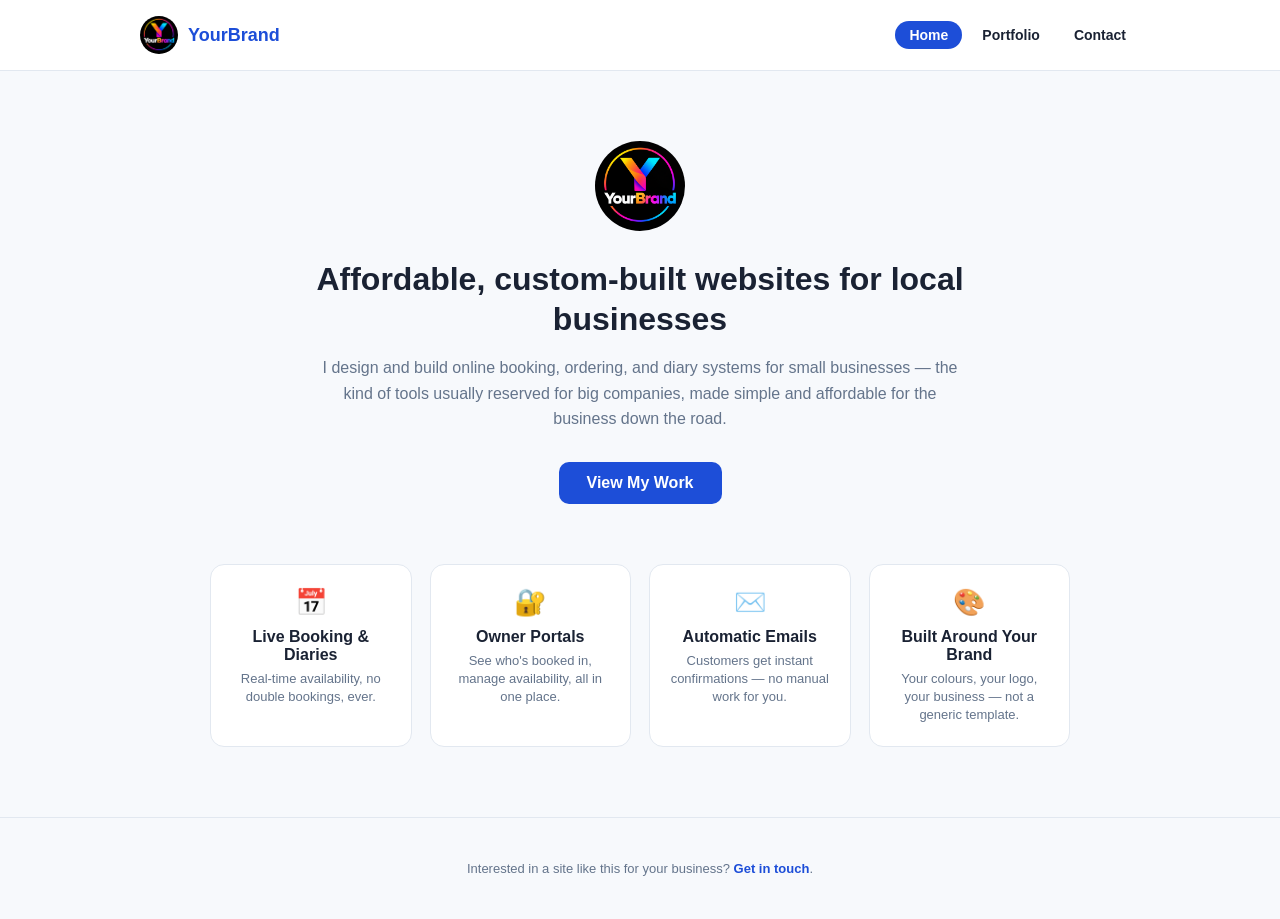
==== index.html @ bd10ec82 "Add files via upload" ====
<!DOCTYPE html>
<html lang="en">
<head>
<meta charset="UTF-8">
<meta name="viewport" content="width=device-width, initial-scale=1.0">
<title>YourBrand | Websites for Local Businesses</title>
<link rel="icon" type="image/png" href="logo.png">
<link rel="stylesheet" href="styles.css">
</head>
<body>

  <header class="site-header">
    <div class="header-inner">
      <div class="brand">
        <img src="logo.png" alt="YourBrand logo" class="brand-mark">
        <span class="brand-name">YourBrand</span>
      </div>
      <nav class="site-nav">
        <a href="index.html" class="active">Home</a>
        <a href="portfolio.html">Portfolio</a>
        <a href="contact.html">Contact</a>
      </nav>
    </div>
  </header>

  <main class="hero">
    <img src="logo.png" alt="YourBrand" class="hero-logo">
    <h1>Affordable, custom-built websites for local businesses</h1>
    <p>I design and build online booking, ordering, and diary systems for small businesses — the kind of tools usually reserved for big companies, made simple and affordable for the business down the road.</p>
    <a href="portfolio.html" class="cta-btn">View My Work</a>
  </main>

  <section class="features">
    <div class="feature-card">
      <div class="feature-icon">📅</div>
      <div class="feature-title">Live Booking &amp; Diaries</div>
      <div class="feature-desc">Real-time availability, no double bookings, ever.</div>
    </div>
    <div class="feature-card">
      <div class="feature-icon">🔐</div>
      <div class="feature-title">Owner Portals</div>
      <div class="feature-desc">See who's booked in, manage availability, all in one place.</div>
    </div>
    <div class="feature-card">
      <div class="feature-icon">✉️</div>
      <div class="feature-title">Automatic Emails</div>
      <div class="feature-desc">Customers get instant confirmations — no manual work for you.</div>
    </div>
    <div class="feature-card">
      <div class="feature-icon">🎨</div>
      <div class="feature-title">Built Around Your Brand</div>
      <div class="feature-desc">Your colours, your logo, your business — not a generic template.</div>
    </div>
  </section>

  <footer class="site-footer">
    <p>Interested in a site like this for your business? <a href="contact.html">Get in touch</a>.</p>
  </footer>

</body>
</html>
---- styles.css ----
:root {
  --brand: #1d4ed8;
  --brand-dark: #1538a8;
  --accent: #0ea5a0;
  --bg: #f7f9fc;
  --card: #ffffff;
  --text: #1a2233;
  --muted: #64748b;
  --border: #e2e8f0;
}

* { box-sizing: border-box; }

body {
  margin: 0;
  font-family: -apple-system, "Segoe UI", Roboto, Helvetica, Arial, sans-serif;
  background: var(--bg);
  color: var(--text);
}

.site-header {
  background: var(--card);
  border-bottom: 1px solid var(--border);
  padding: 16px 20px;
}

.header-inner {
  max-width: 1000px;
  margin: 0 auto;
  display: flex;
  align-items: center;
  justify-content: space-between;
  flex-wrap: wrap;
  gap: 12px;
}

.brand {
  display: flex;
  align-items: center;
  gap: 10px;
}

.brand-mark {
  width: 38px;
  height: 38px;
  border-radius: 50%;
  object-fit: cover;
  background: #000;
}

.brand-name {
  font-size: 18px;
  font-weight: 700;
  color: var(--brand);
}

.site-nav {
  display: flex;
  gap: 6px;
}

.site-nav a {
  color: var(--text);
  text-decoration: none;
  font-size: 14px;
  font-weight: 600;
  padding: 6px 14px;
  border-radius: 20px;
}

.site-nav a.active,
.site-nav a:hover {
  background: var(--brand);
  color: white;
}

.hero {
  max-width: 700px;
  margin: 0 auto;
  padding: 70px 20px 40px;
  text-align: center;
}

.hero-logo {
  width: 90px;
  height: 90px;
  border-radius: 50%;
  background: #000;
  object-fit: cover;
  margin-bottom: 24px;
}

.hero h1 {
  font-size: 32px;
  line-height: 1.25;
  margin: 0 0 16px;
  color: var(--text);
}

.hero p {
  color: var(--muted);
  font-size: 16px;
  line-height: 1.6;
  margin: 0 0 30px;
}

.cta-btn {
  display: inline-block;
  background: var(--brand);
  color: white;
  text-decoration: none;
  font-weight: 700;
  padding: 12px 28px;
  border-radius: 10px;
}

.cta-btn:hover { background: var(--brand-dark); }

.features {
  max-width: 900px;
  margin: 0 auto;
  padding: 20px 20px 70px;
  display: grid;
  grid-template-columns: repeat(auto-fit, minmax(190px, 1fr));
  gap: 18px;
}

.feature-card {
  background: var(--card);
  border: 1px solid var(--border);
  border-radius: 14px;
  padding: 22px 18px;
  text-align: center;
}

.feature-icon {
  font-size: 26px;
  margin-bottom: 10px;
}

.feature-title {
  font-weight: 700;
  margin-bottom: 6px;
}

.feature-desc {
  font-size: 13px;
  color: var(--muted);
  line-height: 1.4;
}

.simple-page {
  max-width: 900px;
  margin: 0 auto;
  padding: 50px 20px 60px;
}

.page-title {
  font-size: 26px;
  margin: 0 0 10px;
}

.page-intro {
  color: var(--muted);
  font-size: 15px;
  line-height: 1.6;
  max-width: 600px;
  margin: 0 0 34px;
}

.portfolio-grid {
  display: grid;
  grid-template-columns: repeat(auto-fill, minmax(240px, 1fr));
  gap: 18px;
}

.portfolio-card {
  background: var(--card);
  border: 1px solid var(--border);
  border-radius: 14px;
  padding: 20px;
}

.portfolio-tag {
  display: inline-block;
  background: rgba(14, 165, 160, 0.12);
  color: var(--accent);
  font-size: 11px;
  font-weight: 700;
  text-transform: uppercase;
  letter-spacing: 0.03em;
  padding: 3px 10px;
  border-radius: 20px;
  margin-bottom: 10px;
}

.demo-tag {
  display: inline-block;
  background: rgba(100, 116, 139, 0.12);
  color: var(--muted);
  font-size: 10px;
  font-weight: 700;
  text-transform: uppercase;
  letter-spacing: 0.03em;
  padding: 2px 8px;
  border-radius: 20px;
  margin-left: 8px;
  vertical-align: middle;
}

.portfolio-card h3 {
  margin: 0 0 8px;
  font-size: 17px;
}

.blurred-text {
  filter: blur(5px);
  user-select: none;
  -webkit-user-select: none;
}

.portfolio-logo {
  width: 44px;
  height: 44px;
  border-radius: 50%;
  object-fit: cover;
  filter: blur(5px);
  margin-bottom: 10px;
}

.portfolio-logo-placeholder {
  width: 44px;
  height: 44px;
  border-radius: 50%;
  background: var(--border);
  display: flex;
  align-items: center;
  justify-content: center;
  font-size: 18px;
  opacity: 0.5;
  margin-bottom: 10px;
}

.portfolio-card p {
  color: var(--muted);
  font-size: 13px;
  line-height: 1.5;
  margin: 0 0 14px;
}

.portfolio-link {
  color: var(--brand);
  font-weight: 700;
  font-size: 13px;
  text-decoration: none;
}

.portfolio-link:hover { text-decoration: underline; }

.page-note {
  text-align: center;
  color: var(--muted);
  font-size: 12px;
  font-style: italic;
  margin-top: 30px;
}

.contact-card {
  background: var(--card);
  border: 1px solid var(--border);
  border-radius: 14px;
  padding: 10px;
  max-width: 360px;
}

.contact-row {
  display: block;
  padding: 14px 12px;
  color: var(--text);
  text-decoration: none;
  font-size: 15px;
  border-bottom: 1px solid var(--border);
}

.contact-row:last-child { border-bottom: none; }
.contact-row:hover { color: var(--brand); }

.site-footer {
  text-align: center;
  padding: 30px 20px;
  color: var(--muted);
  font-size: 13px;
  border-top: 1px solid var(--border);
}

.site-footer a {
  color: var(--brand);
  font-weight: 600;
  text-decoration: none;
}
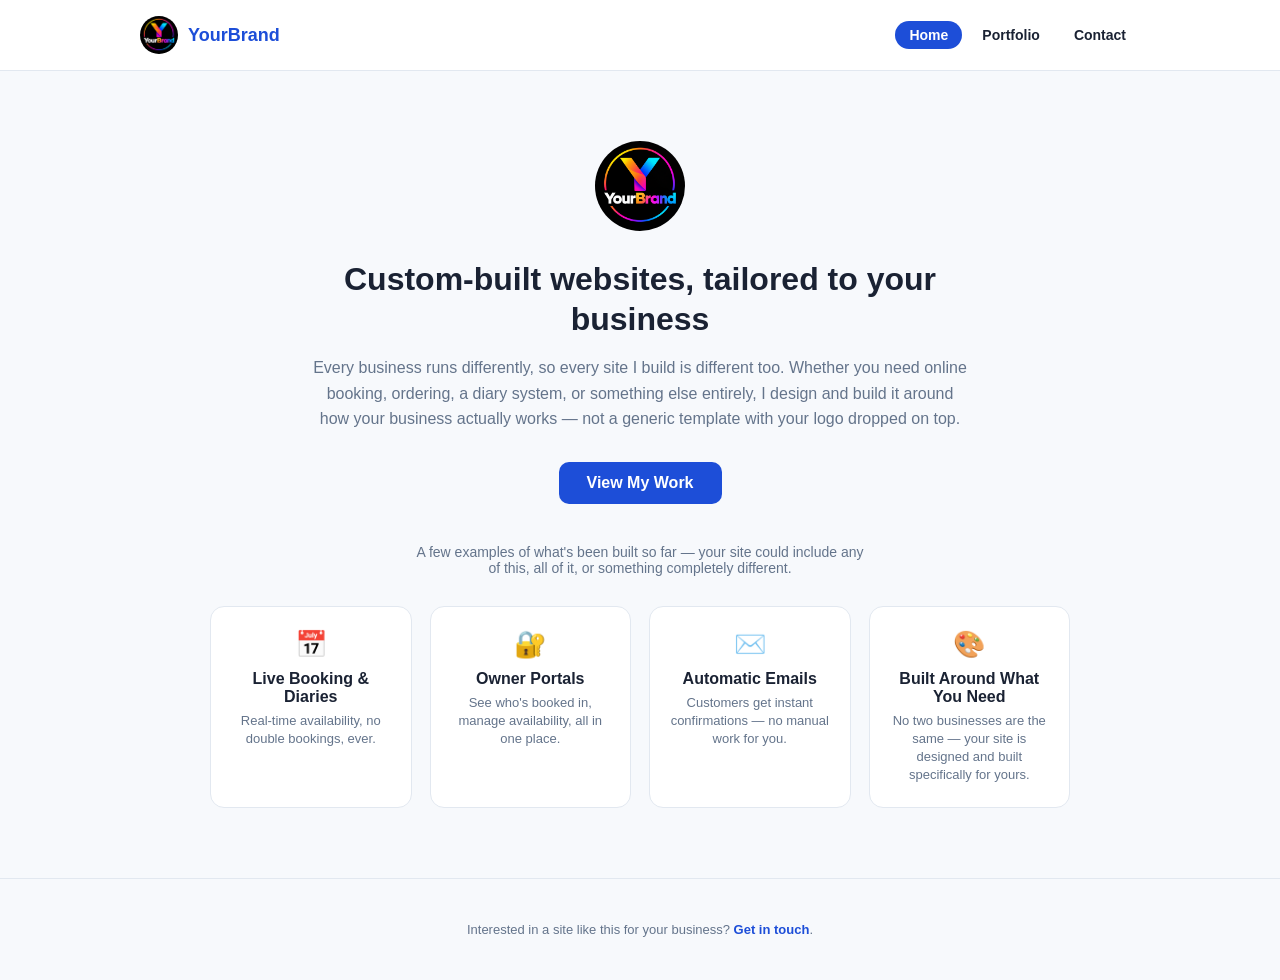
==== commit c2ed82e6: "Add files via upload" ====
--- a/index.html
+++ b/index.html
@@ -25,10 +25,12 @@
 
   <main class="hero">
     <img src="logo.png" alt="YourBrand" class="hero-logo">
-    <h1>Affordable, custom-built websites for local businesses</h1>
-    <p>I design and build online booking, ordering, and diary systems for small businesses — the kind of tools usually reserved for big companies, made simple and affordable for the business down the road.</p>
+    <h1>Custom-built websites, tailored to your business</h1>
+    <p>Every business runs differently, so every site I build is different too. Whether you need online booking, ordering, a diary system, or something else entirely, I design and build it around how your business actually works — not a generic template with your logo dropped on top.</p>
     <a href="portfolio.html" class="cta-btn">View My Work</a>
   </main>
+
+  <p class="features-intro">A few examples of what's been built so far — your site could include any of this, all of it, or something completely different.</p>
 
   <section class="features">
     <div class="feature-card">
@@ -48,8 +50,8 @@
     </div>
     <div class="feature-card">
       <div class="feature-icon">🎨</div>
-      <div class="feature-title">Built Around Your Brand</div>
-      <div class="feature-desc">Your colours, your logo, your business — not a generic template.</div>
+      <div class="feature-title">Built Around What You Need</div>
+      <div class="feature-desc">No two businesses are the same — your site is designed and built specifically for yours.</div>
     </div>
   </section>
 
--- a/styles.css
+++ b/styles.css
@@ -115,6 +115,15 @@
 }
 
 .cta-btn:hover { background: var(--brand-dark); }
+
+.features-intro {
+  text-align: center;
+  color: var(--muted);
+  font-size: 14px;
+  max-width: 500px;
+  margin: 0 auto 10px;
+  padding: 0 20px;
+}
 
 .features {
   max-width: 900px;
